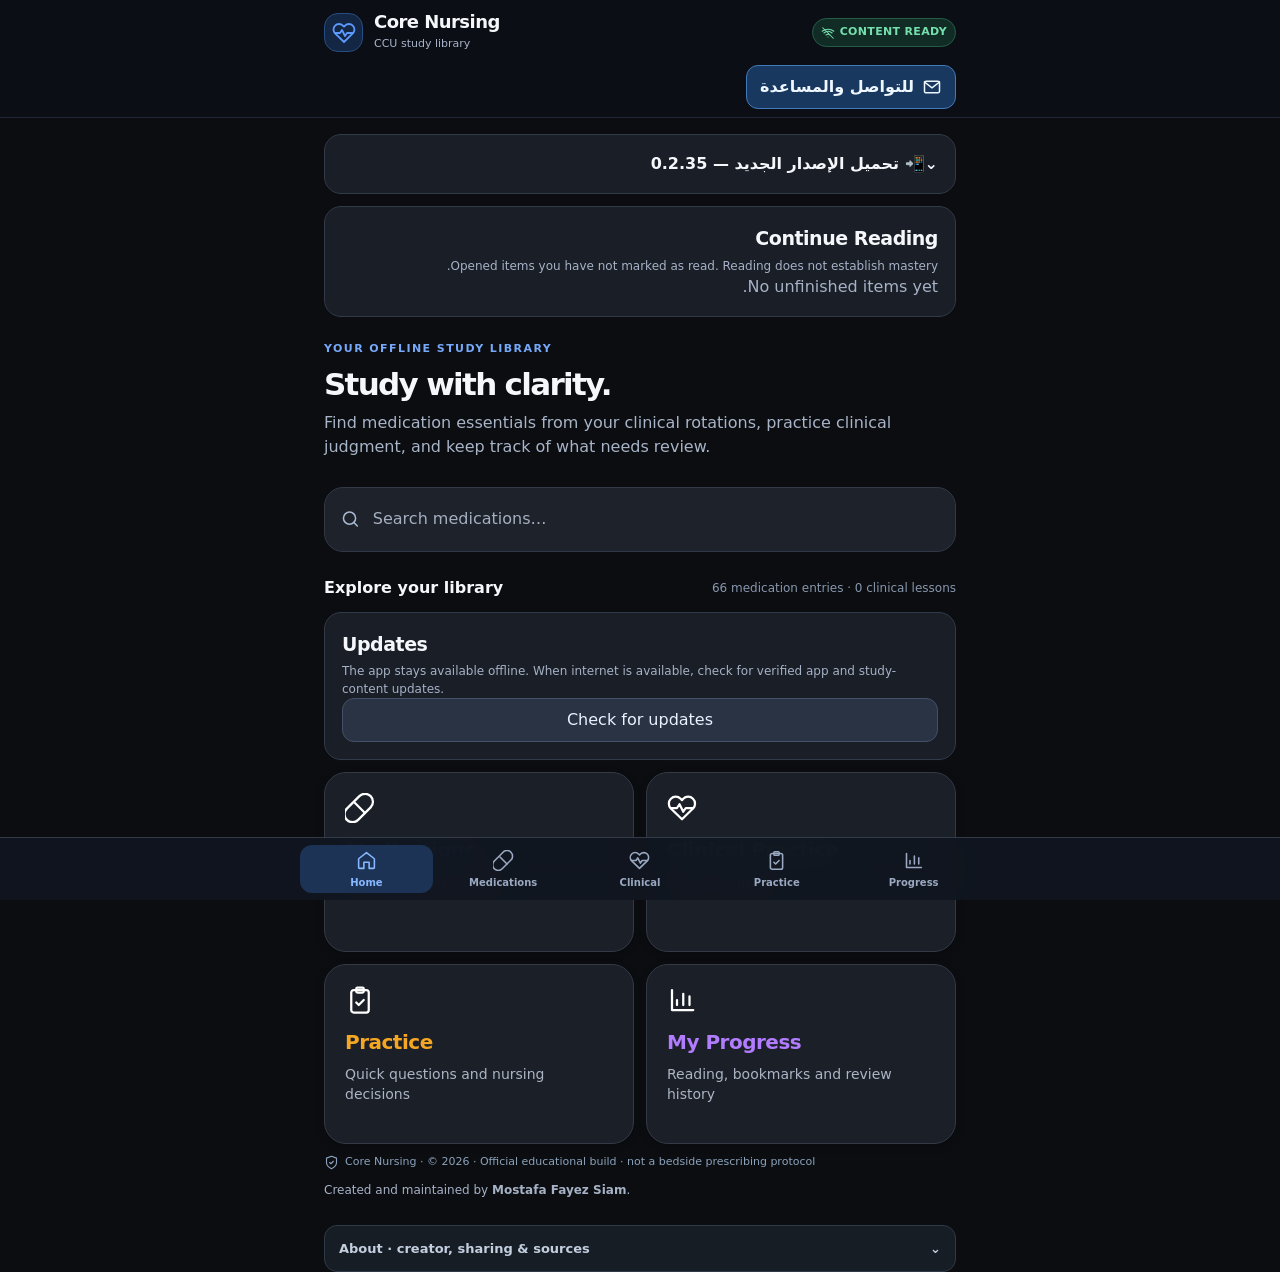
==== web/index.html @ 085ae5b3 "Add browser updates storage and backup support" ====
<!doctype html>
<html lang="en">
<head>
  <meta charset="utf-8">
  <meta name="viewport" content="width=device-width,initial-scale=1,viewport-fit=cover">
  <meta name="theme-color" content="#0d1017">
  <meta name="color-scheme" content="dark">
  <meta name="application-name" content="Core Nursing">
  <title>Core Nursing</title>
  <style>
    :root { color-scheme: dark; font-family: system-ui, -apple-system, BlinkMacSystemFont, "Segoe UI", sans-serif; }
    body { margin: 0; min-height: 100vh; background: #0d1017; color: #eef2f7; display: grid; place-items: center; }
    main { width: min(34rem, calc(100% - 2rem)); padding: 1.5rem; border: 1px solid #29313d; border-radius: 1rem; background: #151a22; box-sizing: border-box; }
    h1 { margin: 0 0 .75rem; font-size: 1.35rem; }
    p { margin: .4rem 0; color: #b8c2cf; line-height: 1.5; }
    button { margin-top: 1rem; border: 0; border-radius: .75rem; padding: .8rem 1rem; font: inherit; font-weight: 700; cursor: pointer; }
  </style>
</head>
<body>
  <main>
    <h1>Core Nursing</h1>
    <p id="bootStatus">Verifying and loading the current Core Nursing release...</p>
    <button id="retryBoot" type="button" hidden onclick="window.location.reload()">Retry</button>
  </main>
  <script src="boot.js"></script>
</body>
</html>
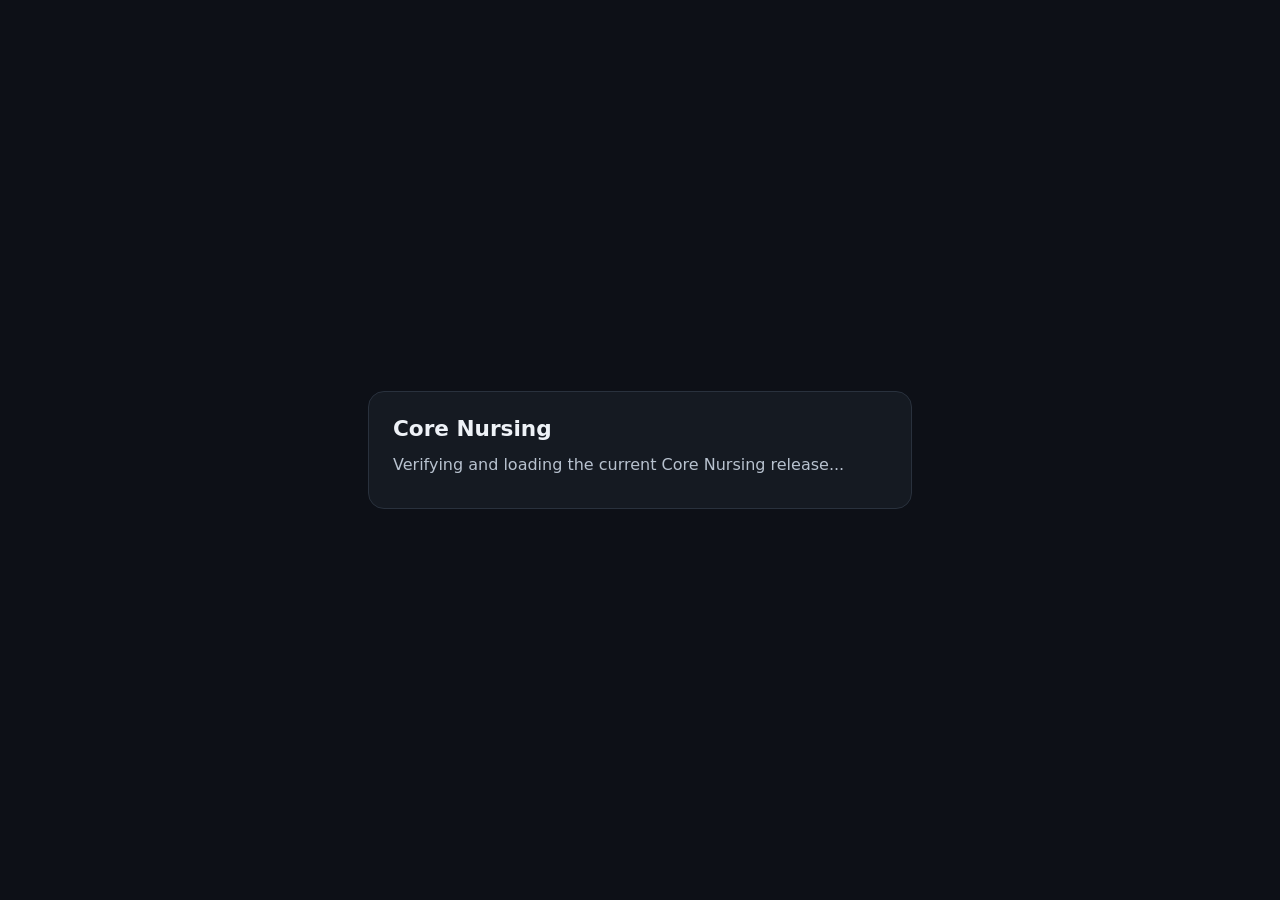
==== commit 43e8306e: "Add offline PWA and Home Screen support" ====
--- a/web/index.html
+++ b/web/index.html
@@ -6,6 +6,12 @@
   <meta name="theme-color" content="#0d1017">
   <meta name="color-scheme" content="dark">
   <meta name="application-name" content="Core Nursing">
+  <meta name="mobile-web-app-capable" content="yes">
+  <meta name="apple-mobile-web-app-capable" content="yes">
+  <meta name="apple-mobile-web-app-status-bar-style" content="black-translucent">
+  <meta name="apple-mobile-web-app-title" content="Core Nursing">
+  <link rel="manifest" href="manifest.webmanifest">
+  <link rel="icon" href="icon.svg" type="image/svg+xml">
   <title>Core Nursing</title>
   <style>
     :root { color-scheme: dark; font-family: system-ui, -apple-system, BlinkMacSystemFont, "Segoe UI", sans-serif; }
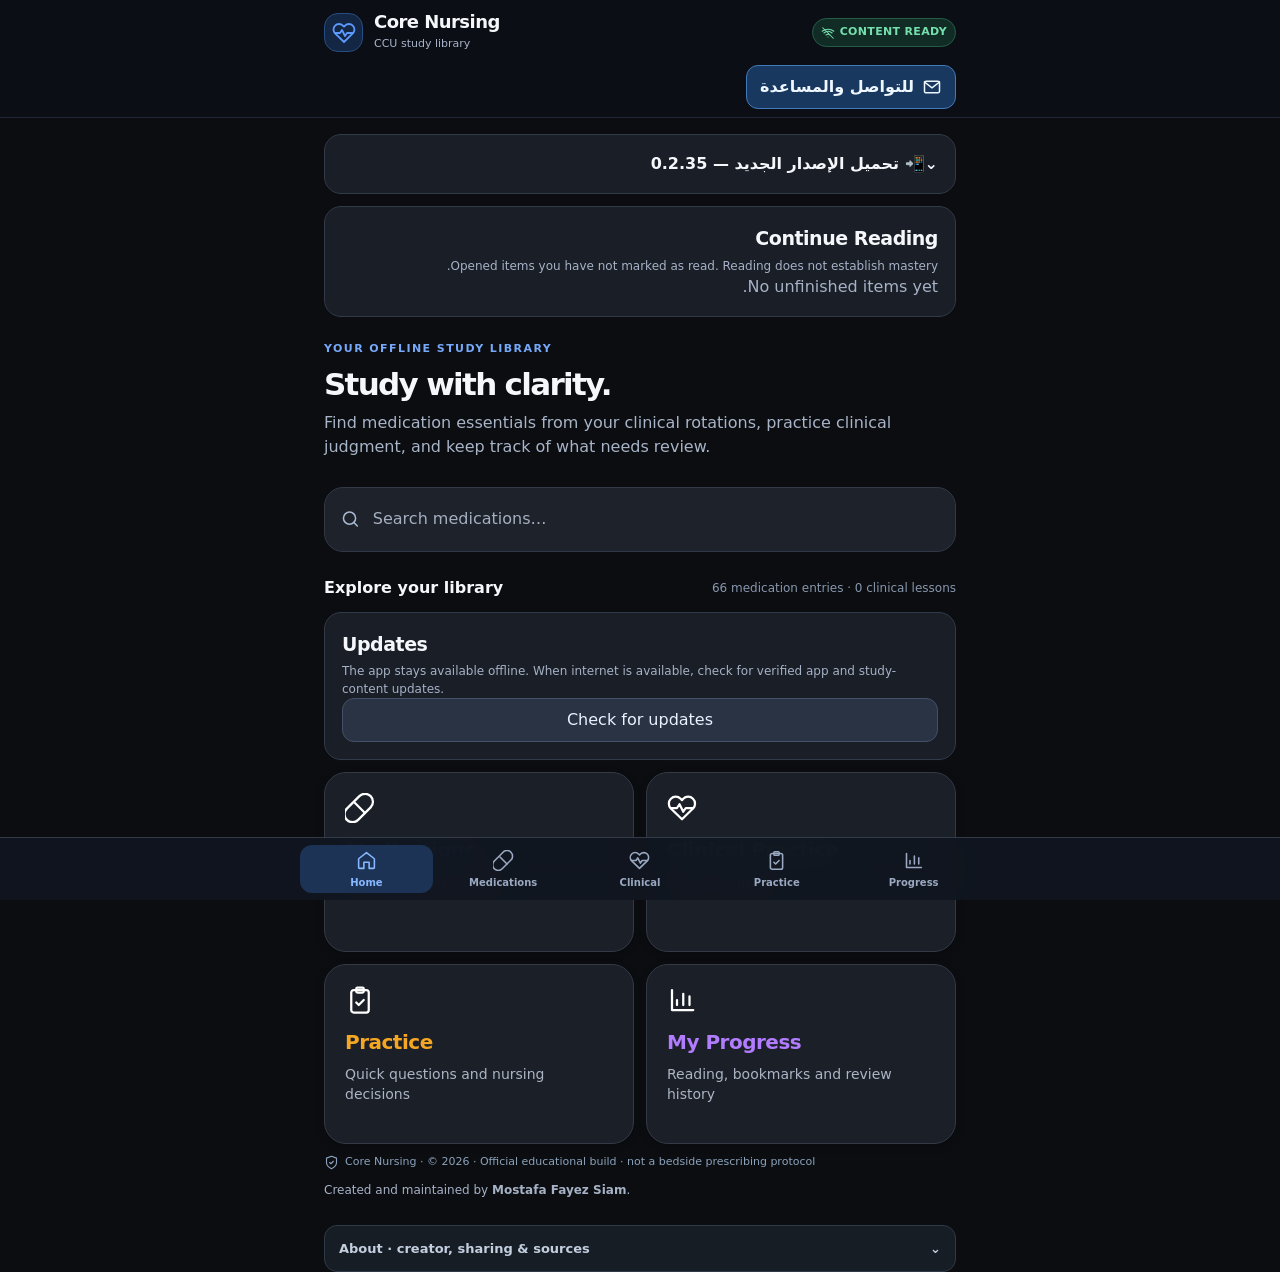
==== commit d63585c8: "Web app Step 2: browser updates, storage and backups" ====
--- a/web/index.html
+++ b/web/index.html
@@ -6,12 +6,6 @@
   <meta name="theme-color" content="#0d1017">
   <meta name="color-scheme" content="dark">
   <meta name="application-name" content="Core Nursing">
-  <meta name="mobile-web-app-capable" content="yes">
-  <meta name="apple-mobile-web-app-capable" content="yes">
-  <meta name="apple-mobile-web-app-status-bar-style" content="black-translucent">
-  <meta name="apple-mobile-web-app-title" content="Core Nursing">
-  <link rel="manifest" href="manifest.webmanifest">
-  <link rel="icon" href="icon.svg" type="image/svg+xml">
   <title>Core Nursing</title>
   <style>
     :root { color-scheme: dark; font-family: system-ui, -apple-system, BlinkMacSystemFont, "Segoe UI", sans-serif; }
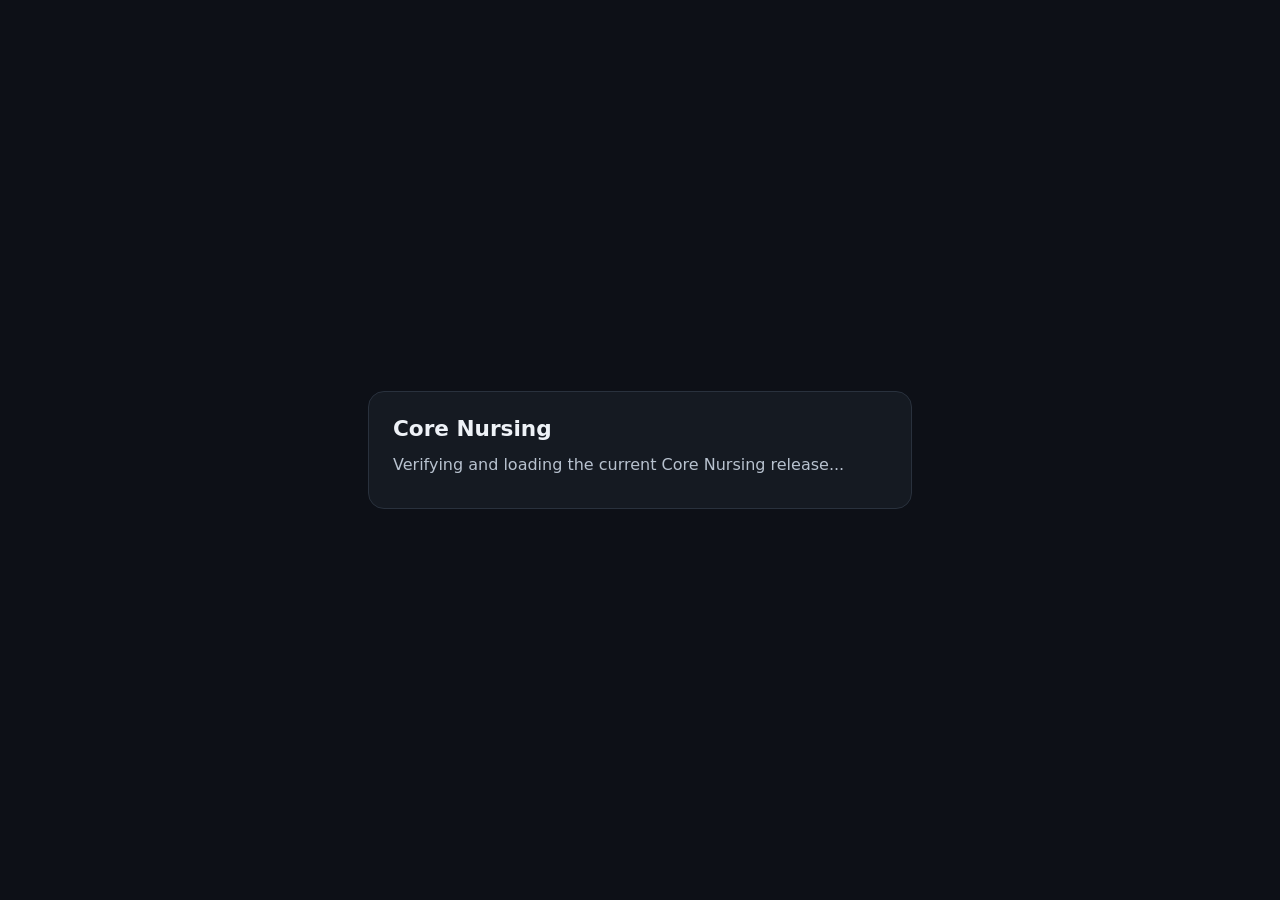
==== commit 1a23c582: "Add offline installable Core Nursing web app" ====
--- a/web/index.html
+++ b/web/index.html
@@ -6,6 +6,12 @@
   <meta name="theme-color" content="#0d1017">
   <meta name="color-scheme" content="dark">
   <meta name="application-name" content="Core Nursing">
+  <meta name="mobile-web-app-capable" content="yes">
+  <meta name="apple-mobile-web-app-capable" content="yes">
+  <meta name="apple-mobile-web-app-status-bar-style" content="black-translucent">
+  <meta name="apple-mobile-web-app-title" content="Core Nursing">
+  <link rel="manifest" href="manifest.webmanifest">
+  <link rel="icon" href="icon.svg" type="image/svg+xml">
   <title>Core Nursing</title>
   <style>
     :root { color-scheme: dark; font-family: system-ui, -apple-system, BlinkMacSystemFont, "Segoe UI", sans-serif; }
